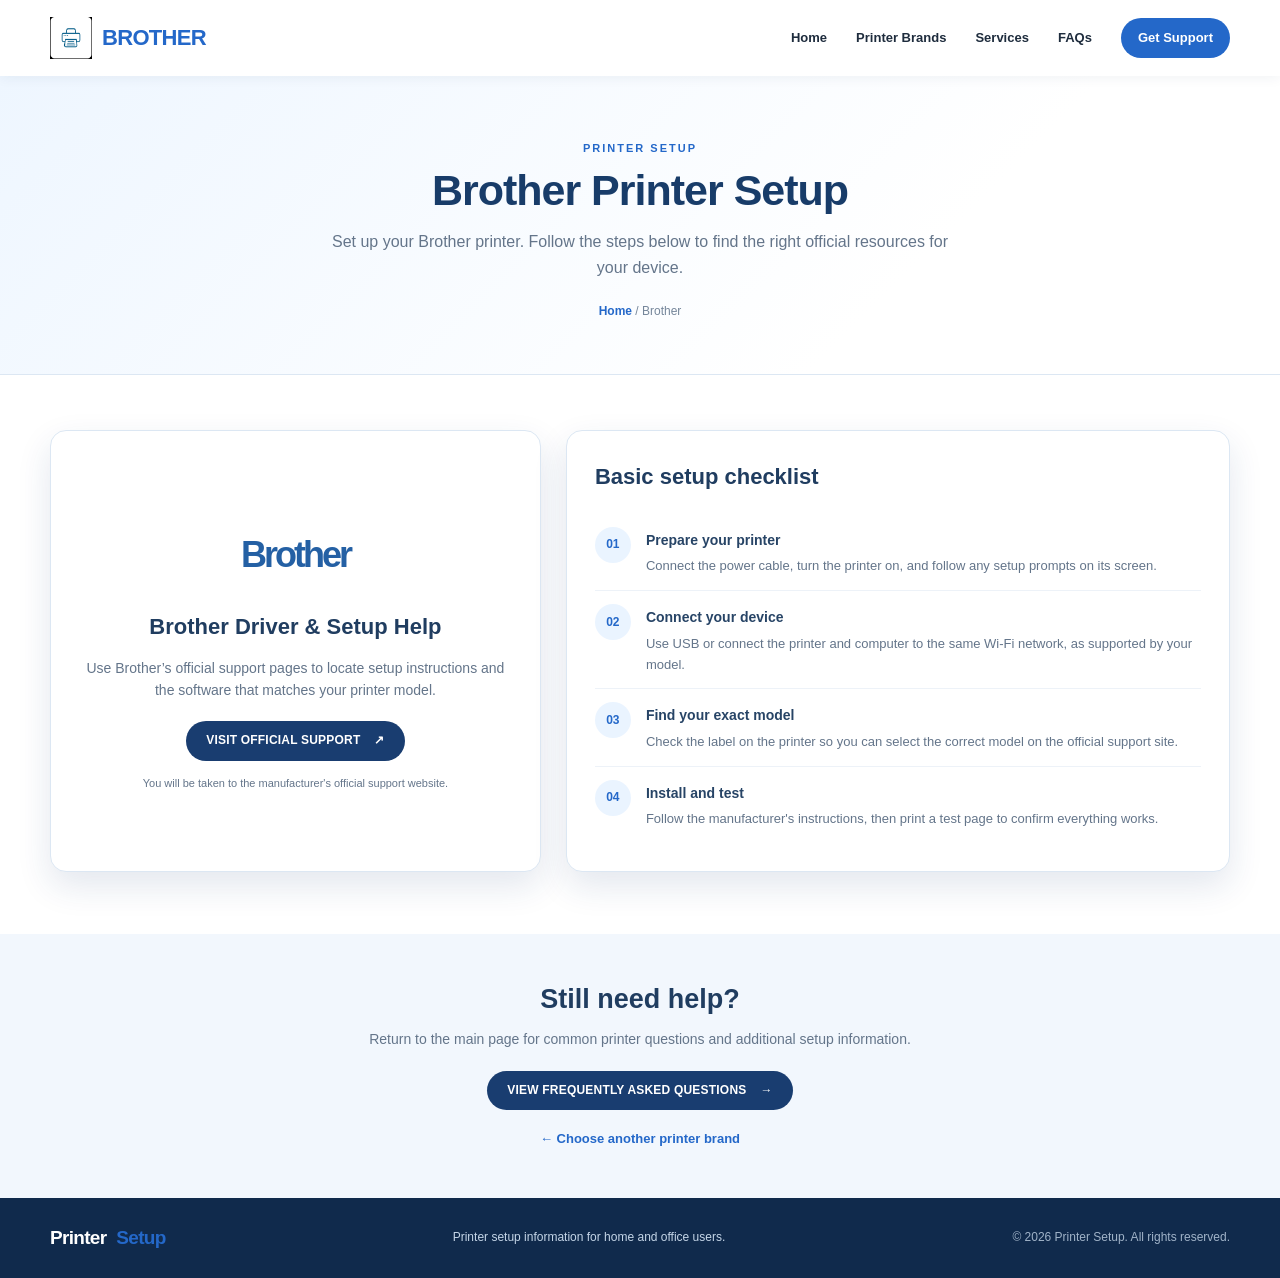
==== brother.html @ af804b56 "Add files via upload" ====
<!DOCTYPE html>
<html lang="en"><head><meta charset="UTF-8"><meta name="viewport" content="width=device-width, initial-scale=1.0"><meta name="description" content="Brother Printer Setup and driver support."><title>Brother Printer Setup | Printer Setup</title><link rel="stylesheet" href="style.css"></head>
<body>
<header class="site-header"><div class="container nav-wrap"> <a class="brand" href="index.html">
  <img src="logo.png" alt="Printer Setup Logo">
  <span>BROTHER</span>
</a><button class="menu-toggle" aria-label="Toggle navigation" aria-expanded="false">☰</button><nav class="nav-links"><a href="index.html">Home</a><a href="index.html#brands">Printer Brands</a><a href="index.html#services">Services</a><a href="index.html#faq">FAQs</a><a class="nav-cta" href="#brand-support">Get Support</a></nav></div></header>
<main>
<section class="brand-hero"><div class="container brand-hero-inner"><p class="eyebrow blue-eyebrow">PRINTER SETUP</p><h1>Brother Printer Setup</h1><p>Set up your Brother printer. Follow the steps below to find the right official resources for your device.</p><div class="crumb"><a href="index.html">Home</a><span> / </span>Brother</div></div></section>
<section class="brand-detail"><div class="container detail-grid"><div class="detail-card"><div class="brand-mark brother-mark">Brother</div><h2>Brother Driver &amp; Setup Help</h2><p>Use Brother’s official support pages to locate setup instructions and the software that matches your printer model.</p><a class="button button-blue official-link" href="https://support.brother.com/" target="_blank" rel="noopener noreferrer">VISIT OFFICIAL SUPPORT <span>↗</span></a><p class="small-note">You will be taken to the manufacturer's official support website.</p></div>
<div class="steps-card"><h2>Basic setup checklist</h2><ol><li><span>01</span><div><strong>Prepare your printer</strong><p>Connect the power cable, turn the printer on, and follow any setup prompts on its screen.</p></div></li><li><span>02</span><div><strong>Connect your device</strong><p>Use USB or connect the printer and computer to the same Wi-Fi network, as supported by your model.</p></div></li><li><span>03</span><div><strong>Find your exact model</strong><p>Check the label on the printer so you can select the correct model on the official support site.</p></div></li><li><span>04</span><div><strong>Install and test</strong><p>Follow the manufacturer's instructions, then print a test page to confirm everything works.</p></div></li></ol></div></div></section>
<section class="brand-help" id="brand-support"><div class="container"><h2>Still need help?</h2><p>Return to the main page for common printer questions and additional setup information.</p><a class="button button-blue" href="index.html#faq">VIEW FREQUENTLY ASKED QUESTIONS <span>→</span></a><a class="back-link" href="index.html#brands">← Choose another printer brand</a></div></section>
</main>
<footer class="footer"><div class="container footer-inner"><a class="brand footer-brand" href="index.html">Printer <span>Setup</span></a><p>Printer setup information for home and office users.</p><p class="copyright">© 2026 Printer Setup. All rights reserved.</p></div></footer><script src="script.js"></script></body></html>
---- style.css ----
*{box-sizing:border-box} :root{--blue:#2468c9;--blue-dark:#193d70;--blue-deep:#102a4c;--sky:#eaf4ff;--ink:#1e2c3d;--muted:#64758a;--white:#fff;--line:#dce7f3;--shadow:0 14px 34px rgba(25,61,112,.12)}html{scroll-behavior:smooth}body{margin:0;font-family:Arial,Helvetica,sans-serif;color:var(--ink);background:#fff;line-height:1.6}a{color:inherit;text-decoration:none}.container{width:min(1180px,calc(100% - 44px));margin:0 auto}.site-header{height:76px;background:#fff;position:relative;z-index:5;box-shadow:0 2px 12px rgba(17,48,86,.06)}.nav-wrap{height:100%;display:flex;align-items:center;justify-content:space-between}.brand{font-size:22px;font-weight:800;letter-spacing:-.7px;color:#202d3c}.brand span{color:var(--blue)}.nav-links{display:flex;align-items:center;gap:29px;font-size:13px;font-weight:700}.nav-links>a:not(.nav-cta):hover{color:var(--blue)}.nav-cta{padding:10px 17px;border-radius:25px;background:var(--blue);color:white}.menu-toggle{display:none;background:none;border:0;font-size:25px;color:var(--blue-dark)}.hero{height:370px;position:relative;display:flex;align-items:center;text-align:center;color:white;background:linear-gradient(110deg,rgba(8,25,47,.94),rgba(16,49,87,.82)),url('https://images.unsplash.com/photo-1612815154858-60aa4c59eaa6?auto=format&fit=crop&w=1800&q=85') center 48%/cover no-repeat;overflow:hidden}.hero:after{content:"";position:absolute;inset:auto 0 0;height:6px;background:linear-gradient(90deg,#2f80ed,#8fc9ff,#2f80ed)}.hero-content{position:relative;z-index:1;padding:30px 0}.eyebrow{font-size:11px;font-weight:800;letter-spacing:2px;margin:0 0 12px}.hero .eyebrow{color:#c9e2ff}
  .brand {
  display: flex;
  align-items: center;
  gap: 10px;
  text-decoration: none;
  font-size: 22px;
  font-weight: 800;
  color: #193d70;
}

.brand img {
  width: 42px;
  height: 42px;
  object-fit: contain;
}

.brand span {
  color: #2468c9;
}            .hero h1{font-size:clamp(32px,5vw,47px);line-height:1.15;letter-spacing:-1.4px;margin:0 0 12px;font-weight:800}.hero-subtitle{font-size:20px;margin:0 0 25px;color:#f1f7ff}.button{display:inline-flex;align-items:center;justify-content:center;gap:14px;border:0;border-radius:30px;padding:12px 24px;font-size:12px;font-weight:800;letter-spacing:.2px;transition:transform .2s,background .2s;cursor:pointer}.button:hover{transform:translateY(-2px)}.button-white{background:#fff;color:var(--blue-dark);box-shadow:0 8px 20px rgba(0,0,0,.12)}.button-white span{font-size:16px}.button-blue{background:var(--blue-dark);color:#fff;min-width:120px;padding:10px 20px}.button-blue:hover{background:var(--blue)}.brand-section{padding:60px 0 66px;background:#fff}.section-heading{text-align:center;margin:0 auto 32px;max-width:650px}.blue-eyebrow{color:var(--blue);margin-bottom:7px}.section-heading h2{font-size:30px;line-height:1.2;margin:0 0 10px;color:#1d3553;letter-spacing:-.6px}.section-heading>p:last-child{margin:0;color:var(--muted);font-size:15px}.brand-grid{display:grid;grid-template-columns:repeat(4,minmax(0,1fr));gap:18px}.brand-card{border:1px solid #edf2f8;border-radius:15px;box-shadow:var(--shadow);padding:22px 15px 20px;text-align:center;display:flex;align-items:center;flex-direction:column;min-height:242px;transition:transform .25s,box-shadow .25s}.brand-card:hover{transform:translateY(-5px);box-shadow:0 18px 38px rgba(25,61,112,.17)}.brand-logo{height:104px;width:100%;display:flex;align-items:center;justify-content:center;font-weight:800;letter-spacing:-2px;margin-bottom:8px}.hp-logo{font-size:57px;font-style:italic;color:white;letter-spacing:-5px}.hp-logo:before{content:"";position:absolute;width:84px;height:84px;border-radius:50%;background:#4b91d5;z-index:0}.hp-logo{position:relative;isolation:isolate}.hp-logo:before{z-index:-1}.brother-logo{font-size:37px;color:#2460a4;letter-spacing:-3px}.epson-logo{font-size:32px;color:#174e8e;letter-spacing:-1px}.canon-logo{font-family:Georgia,serif;font-size:39px;color:#c91820;letter-spacing:-2px}.brand-card h3{font-size:15px;color:#263e5f;margin:2px 0 2px}.brand-card p{font-size:12px;color:var(--muted);margin:0 0 15px}.brand-card .button{margin-top:auto}.promo{position:relative;min-height:360px;display:flex;align-items:center;color:#fff;background:linear-gradient(90deg,rgba(19,91,130,.9),rgba(25,85,125,.63),rgba(10,37,63,.22)),url('https://images.unsplash.com/photo-1587829741301-dc798b83add3?auto=format&fit=crop&w=1800&q=85') center/cover no-repeat}.promo-content{position:relative;padding:48px 0;z-index:1}.promo-kicker{font-size:11px;letter-spacing:1.8px;font-weight:800;color:#d8edff}.promo h2{font-size:clamp(28px,4vw,42px);line-height:1.22;margin:5px 0 10px;letter-spacing:-.8px}.promo h2 span{color:#eaf4ff}.promo-lead{font-size:20px;font-weight:700;margin:0 0 8px}.promo ul{padding-left:19px;margin:8px 0 22px}.promo li{padding:2px 0;font-size:14px}.faq-section{background:#f2f6fb;padding:62px 0 68px}.faq-section .section-heading{margin-bottom:28px}.faq-list{max-width:950px;margin:auto}.faq-list details{background:#fff;border:1px solid #dfe9f4;border-radius:10px;margin:0 0 12px;padding:0 21px;box-shadow:0 5px 16px rgba(25,61,112,.04)}.faq-list summary{cursor:pointer;font-weight:700;color:#203a5b;padding:17px 28px 17px 0;position:relative;list-style:none}.faq-list summary::-webkit-details-marker{display:none}.faq-list summary:after{content:"+";position:absolute;right:0;top:14px;color:var(--blue);font-size:23px;font-weight:400}.faq-list details[open] summary:after{content:"−"}.faq-answer{font-size:13px;color:#5b6b7d;padding:0 0 16px}.faq-answer p{margin:0 0 10px}.faq-answer ol{padding-left:20px;margin:8px 0 0}.faq-answer li{padding:3px 0}.support-strip{padding:43px 0;background:#fff}.support-grid{display:grid;grid-template-columns:repeat(3,1fr);gap:35px;text-align:center}.support-grid article{padding:5px 20px}.support-icon{margin:0 auto 10px;width:42px;height:42px;display:grid;place-items:center;border-radius:50%;background:#e9f3ff;color:var(--blue);font-size:23px;font-weight:700}.support-grid h3{font-size:17px;margin:0 0 5px;color:#233d5e}.support-grid p{font-size:13px;color:var(--muted);margin:0}.footer{background:#102a4c;color:#d9e8f8;padding:25px 0}.footer-inner{display:flex;align-items:center;justify-content:space-between;gap:20px;flex-wrap:wrap}.footer-brand{color:white;font-size:19px}.footer p{font-size:12px;margin:0;color:#c5d6e8}.copyright{opacity:.8}


.hp-hero-form {
  display: flex;
  gap: 10px;
  max-width: 480px;
  margin-top: 22px;
}

.hp-hero-form input {
  flex: 1;
  min-width: 0;
  padding: 14px 16px;
  border: 1px solid #cbd9e5;
  border-radius: 6px;
  font-size: 15px;
  outline: none;
}

.hp-hero-form input:focus {
  border-color: #075473;
}

.hp-hero-form button {
  padding: 14px 24px;
  background: #075473;
  color: #fff;
  border: none;
  border-radius: 6px;
  font-weight: 600;
  cursor: pointer;
}

.hp-hero-form button:hover {
  background: #123e52;
}

@media (max-width: 480px) {
  .hp-hero-form {
    flex-direction: column;
  }
}
@media(max-width:850px){.nav-links{gap:16px}.brand-grid{grid-template-columns:repeat(2,minmax(0,1fr))}.hero{height:340px}.promo{min-height:340px}.support-grid{gap:10px}.support-grid article{padding:5px 10px}}
@media(max-width:600px){.container{width:min(100% - 30px,500px)}.site-header{height:67px}.menu-toggle{display:block}.nav-links{display:none;position:absolute;left:15px;right:15px;top:60px;padding:15px;background:#fff;box-shadow:var(--shadow);border-radius:12px;align-items:stretch;gap:0;flex-direction:column}.nav-links.open{display:flex}.nav-links a{padding:12px 10px}.nav-links .nav-cta{text-align:center;margin-top:7px}.hero{height:330px}.hero h1{font-size:34px}.hero-subtitle{font-size:17px}.brand-section{padding:43px 0 48px}.section-heading h2{font-size:26px}.section-heading>p:last-child{font-size:13px}.brand-grid{gap:12px}.brand-card{padding:15px 8px 16px;min-height:218px;border-radius:12px}.brand-logo{height:82px}.hp-logo:before{width:70px;height:70px}.brother-logo{font-size:29px}.epson-logo{font-size:27px}.canon-logo{font-size:32px}.brand-card h3{font-size:13px}.brand-card p{font-size:11px;min-height:32px}.button-blue{font-size:10px;min-width:105px;padding:10px 13px}.promo{min-height:350px;background-position:62% center}.promo-content{padding:37px 0}.promo h2{font-size:30px}.promo-lead{font-size:17px}.promo li{font-size:13px}.faq-section{padding:44px 0}.faq-list details{padding:0 14px}.faq-list summary{font-size:14px;padding:15px 25px 15px 0}.faq-answer{font-size:12px}.support-grid{grid-template-columns:1fr;gap:22px}.support-grid article{max-width:330px;margin:auto}.footer-inner{justify-content:center;text-align:center;flex-direction:column;gap:8px}}

/* Individual printer brand pages */
.brand-hero{padding:64px 0 52px;background:linear-gradient(135deg,#eef6ff,#fff 70%);border-bottom:1px solid var(--line);text-align:center}.brand-hero-inner{max-width:790px}.brand-hero h1{font-size:clamp(30px,4vw,43px);line-height:1.2;color:#183c69;margin:0 0 13px;letter-spacing:-1px}.brand-hero p:not(.eyebrow){font-size:16px;color:var(--muted);margin:0 auto;max-width:650px}.crumb{margin-top:22px;font-size:12px;color:#75869a}.crumb a{color:var(--blue);font-weight:700}.brand-detail{padding:55px 0 62px}.detail-grid{display:grid;grid-template-columns:.85fr 1.15fr;gap:25px;align-items:stretch}.detail-card,.steps-card{border:1px solid var(--line);border-radius:16px;padding:28px;background:white;box-shadow:var(--shadow)}.detail-card{text-align:center;display:flex;align-items:center;flex-direction:column;justify-content:center}.brand-mark{min-height:90px;display:flex;align-items:center;justify-content:center;font-size:38px;font-weight:800;margin-bottom:10px;letter-spacing:-1px}.hp-mark{color:#4b91d5;font-style:italic;font-size:53px}.brother-mark{color:#2460a4;font-size:36px;letter-spacing:-3px}.epson-mark{color:#174e8e;font-size:34px}.canon-mark{font-family:Georgia,serif;color:#c91820;font-size:40px}.detail-card h2,.steps-card h2{font-size:22px;color:#203d60;margin:0 0 12px}.detail-card>p{font-size:14px;color:var(--muted);margin:0 0 20px}.detail-card .small-note{font-size:11px;margin:14px 0 0}.steps-card ol{list-style:none;padding:0;margin:20px 0 0}.steps-card li{display:flex;gap:15px;padding:13px 0;border-bottom:1px solid #edf2f8}.steps-card li:last-child{border-bottom:0}.steps-card li>span{flex:0 0 36px;height:36px;border-radius:50%;display:grid;place-items:center;background:#eaf4ff;color:var(--blue);font-size:12px;font-weight:800}.steps-card strong{color:#274466;font-size:14px}.steps-card li p{margin:4px 0 0;color:var(--muted);font-size:13px}.brand-help{text-align:center;background:#f2f7fd;padding:44px 0 48px}.brand-help h2{margin:0 0 7px;font-size:27px;color:#203d60}.brand-help p{color:var(--muted);font-size:14px;margin:0 0 20px}.back-link{display:block;color:var(--blue);font-weight:700;font-size:13px;margin-top:19px}
@media(max-width:700px){.brand-hero{padding:45px 0 38px}.brand-hero p:not(.eyebrow){font-size:14px}.brand-detail{padding:35px 0 42px}.detail-grid{grid-template-columns:1fr}.detail-card,.steps-card{padding:22px 18px}.steps-card h2{font-size:20px}}
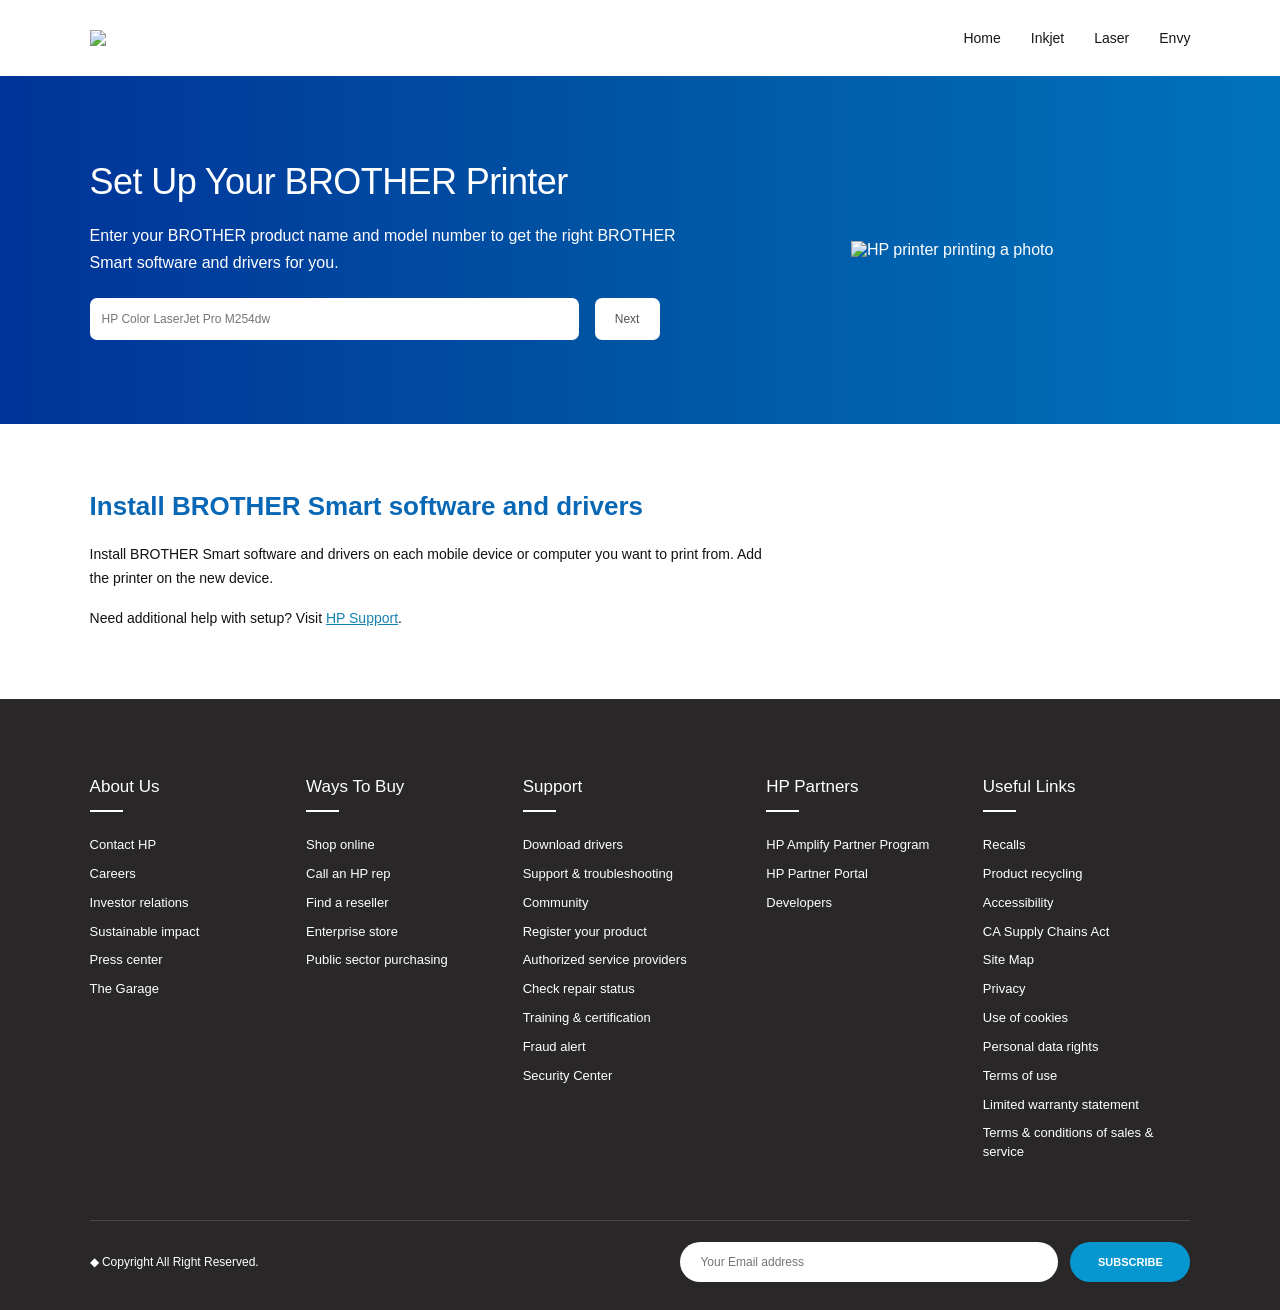
==== commit 7033f1de: "Add files via upload" ====
--- a/brother.html
+++ b/brother.html
@@ -1,14 +1,164 @@
 <!DOCTYPE html>
-<html lang="en"><head><meta charset="UTF-8"><meta name="viewport" content="width=device-width, initial-scale=1.0"><meta name="description" content="Brother Printer Setup and driver support."><title>Brother Printer Setup | Printer Setup</title><link rel="stylesheet" href="style.css"></head>
+<html lang="en">
+<head>
+  <meta charset="UTF-8">
+  <meta name="viewport" content="width=device-width, initial-scale=1.0">
+  <meta name="description" content="Set up your HP printer and find printer software and drivers.">
+  <title>Set Up Your BROTHER Printer</title>
+  <link rel="stylesheet" href="styles.css">
+  <style>
+     
+.hp-logo img {
+  width: 100px;
+  height: auto;
+  object-fit: contain;
+}
+#brother{
+  
+background: linear-gradient(90deg, #003399 0%, #0055a4 50%, #0072bc 100%);
+}
+  </style>
+</head>
 <body>
-<header class="site-header"><div class="container nav-wrap"> <a class="brand" href="index.html">
-  <img src="logo.png" alt="Printer Setup Logo">
-  <span>BROTHER</span>
-</a><button class="menu-toggle" aria-label="Toggle navigation" aria-expanded="false">☰</button><nav class="nav-links"><a href="index.html">Home</a><a href="index.html#brands">Printer Brands</a><a href="index.html#services">Services</a><a href="index.html#faq">FAQs</a><a class="nav-cta" href="#brand-support">Get Support</a></nav></div></header>
-<main>
-<section class="brand-hero"><div class="container brand-hero-inner"><p class="eyebrow blue-eyebrow">PRINTER SETUP</p><h1>Brother Printer Setup</h1><p>Set up your Brother printer. Follow the steps below to find the right official resources for your device.</p><div class="crumb"><a href="index.html">Home</a><span> / </span>Brother</div></div></section>
-<section class="brand-detail"><div class="container detail-grid"><div class="detail-card"><div class="brand-mark brother-mark">Brother</div><h2>Brother Driver &amp; Setup Help</h2><p>Use Brother’s official support pages to locate setup instructions and the software that matches your printer model.</p><a class="button button-blue official-link" href="https://support.brother.com/" target="_blank" rel="noopener noreferrer">VISIT OFFICIAL SUPPORT <span>↗</span></a><p class="small-note">You will be taken to the manufacturer's official support website.</p></div>
-<div class="steps-card"><h2>Basic setup checklist</h2><ol><li><span>01</span><div><strong>Prepare your printer</strong><p>Connect the power cable, turn the printer on, and follow any setup prompts on its screen.</p></div></li><li><span>02</span><div><strong>Connect your device</strong><p>Use USB or connect the printer and computer to the same Wi-Fi network, as supported by your model.</p></div></li><li><span>03</span><div><strong>Find your exact model</strong><p>Check the label on the printer so you can select the correct model on the official support site.</p></div></li><li><span>04</span><div><strong>Install and test</strong><p>Follow the manufacturer's instructions, then print a test page to confirm everything works.</p></div></li></ol></div></div></section>
-<section class="brand-help" id="brand-support"><div class="container"><h2>Still need help?</h2><p>Return to the main page for common printer questions and additional setup information.</p><a class="button button-blue" href="index.html#faq">VIEW FREQUENTLY ASKED QUESTIONS <span>→</span></a><a class="back-link" href="index.html#brands">← Choose another printer brand</a></div></section>
+<header class="site-header">
+  <div class="header-inner">
+    <a class="hp-logo" href="#top" aria-label="HP home">
+      <img src="https://manuals.plus/wp-content/uploads/2023/11/Brother-logo.png">
+    </a>
+    <nav class="main-nav" aria-label="Main navigation">
+      <a href="index.html">Home</a><a href="#inkjet">Inkjet</a><a href="#laser">Laser</a><a href="#envy">Envy</a>
+    </nav>
+  </div>
+</header>
+<main id="top">
+  <section class="hero" id="brother">
+    <div class="hero-inner">
+      <div class="hero-copy">
+        <h1>Set Up Your BROTHER Printer</h1>
+        <p>Enter your BROTHER product name and model number to get the right BROTHER Smart software and drivers for you.</p>
+     
+
+        <form class="model-form" id="hpModelForm">
+  <label class="sr-only" for="printerModel">
+    Enter your Brother printer model
+  </label>
+
+  <input
+    id="printerModel"
+    name="printerModel"
+    type="text"
+    placeholder="HP Color LaserJet Pro M254dw"
+    required
+  >
+
+  <button type="submit">Next</button>
+</form>
+      </div>
+      <div class="hero-printer">
+        <img src="https://pisces.bbystatic.com/image2/BestBuy_US/images/products/6535/6535601ld.jpg" alt="HP printer printing a photo">
+      </div>
+    </div>
+  </section>
+  <section class="install-section">
+    <div class="install-inner">
+      <div class="install-copy">
+        <h2>Install BROTHER Smart software and drivers</h2>
+        <p>Install BROTHER Smart software and drivers on each mobile device or computer you want to print from. Add the printer on the new device.</p>
+        <p>Need additional help with setup? Visit <a href="#top" class="support-link">HP Support</a>.</p>
+      </div>
+      <div class="install-printer">
+        <img src="https://m.media-amazon.com/images/I/61PtazOSysL._AC_SL1500_.jpg" alt="">
+      </div>
+    </div>
+  </section>
 </main>
-<footer class="footer"><div class="container footer-inner"><a class="brand footer-brand" href="index.html">Printer <span>Setup</span></a><p>Printer setup information for home and office users.</p><p class="copyright">© 2026 Printer Setup. All rights reserved.</p></div></footer><script src="script.js"></script></body></html>+<footer class="site-footer">
+  <div class="footer-inner">
+    <div class="footer-columns">
+      <div class="footer-column"><h3>About Us</h3><a href="#top">Contact HP</a><a href="#top">Careers</a><a href="#top">Investor relations</a><a href="#top">Sustainable impact</a><a href="#top">Press center</a><a href="#top">The Garage</a></div>
+      <div class="footer-column"><h3>Ways To Buy</h3><a href="#top">Shop online</a><a href="#top">Call an HP rep</a><a href="#top">Find a reseller</a><a href="#top">Enterprise store</a><a href="#top">Public sector purchasing</a></div>
+      <div class="footer-column"><h3>Support</h3><a href="#top">Download drivers</a><a href="#top">Support &amp; troubleshooting</a><a href="#top">Community</a><a href="#top">Register your product</a><a href="#top">Authorized service providers</a><a href="#top">Check repair status</a><a href="#top">Training &amp; certification</a><a href="#top">Fraud alert</a><a href="#top">Security Center</a></div>
+      <div class="footer-column"><h3>HP Partners</h3><a href="#top">HP Amplify Partner Program</a><a href="#top">HP Partner Portal</a><a href="#top">Developers</a></div>
+      <div class="footer-column"><h3>Useful Links</h3><a href="#top">Recalls</a><a href="#top">Product recycling</a><a href="#top">Accessibility</a><a href="#top">CA Supply Chains Act</a><a href="#top">Site Map</a><a href="#top">Privacy</a><a href="#top">Use of cookies</a><a href="#top">Personal data rights</a><a href="#top">Terms of use</a><a href="#top">Limited warranty statement</a><a href="#top">Terms &amp; conditions of sales &amp; service</a></div>
+    </div>
+    <div class="footer-bottom">
+      <p class="copyright">◆ Copyright All Right Reserved.</p>
+      <form class="subscribe-form" id="subscribeForm">
+        <label class="sr-only" for="emailAddress">Your email address</label>
+        <input type="email" id="emailAddress" placeholder="Your Email address" required>
+        <button type="submit">SUBSCRIBE</button>
+      </form>
+    </div>
+  </div>
+</footer>
+
+
+
+
+
+
+
+<!-- Installation Preview Popup -->
+<div class="driver-modal" id="driverModal" aria-hidden="true">
+  <div class="driver-modal-box" role="dialog" aria-modal="true"
+       aria-labelledby="driverModalTitle">
+
+    <button type="button" class="driver-close" id="driverClose"
+            aria-label="Close popup">&times;</button>
+
+    <div id="driverProgressView">
+      <p class="driver-status">Software is downloaded or installed</p>
+
+      <h2 id="driverModalTitle">Printer Driver Installation Preview</h2>
+      <p class="driver-model" id="driverModelName">HP printer</p>
+
+      <p class="driver-simulating" id="driverStatusText">
+        Simulating driver installation…
+      </p>
+
+      <div class="driver-progress-track">
+        <div class="driver-progress-fill" id="driverProgressFill"></div>
+      </div>
+
+      <p class="driver-progress-number" id="driverProgressNumber">0%</p>
+    </div>
+
+    <div id="driverErrorView" hidden>
+      <div class="driver-error-icon">!</div>
+      <h2 class="driver-error-title">Printer Driver Installation Interrupted</h2>
+
+      <p>
+        An error occurred while attempting to install the printer driver.
+      </p>
+
+      <ul class="driver-error-details">
+        <li><strong>Error:</strong> Installation could not be completed.</li>
+        <li><strong>Error Code:</strong> 0x00000490</li>
+        <li><strong>Status:</strong> Printer connection and driver installation have not been verified.</li>
+      </ul>
+
+      <h3 class="driver-support-heading">SUPPORT OPTIONS</h3>
+      <p class="driver-support-message">Need Help? Contact Support</p>
+
+      <button type="button" class="driver-chat-button" id="driverChatButton">
+        START LIVE CHAT
+      </button>
+    </div>
+
+  </div>
+</div>
+
+
+<script src="/popup.js"></script>
+
+
+<script type='text/javascript'>
+var onWebChat={ar:[], set: function(a,b){if (typeof onWebChat_==='undefined'){this.ar.
+push([a,b]);}else{onWebChat_.set(a,b);}},get:function(a){return(onWebChat_.get(a));},
+w:(function(){ var ga=document.createElement('script'); ga.type = 'text/javascript';
+ga.async=1;ga.src=('https:'==document.location.protocol?'https:':'http:') + 
+'//www.onwebchat.com/clientchat/9d0cf6f6f0f611356cc5a4c91b7046b9';var s=
+document.getElementsByTagName('script')[0];s.parentNode.insertBefore(ga,s);})()}
+</script>
+</body>
+</html>
--- a/styles.css
+++ b/styles.css
@@ -0,0 +1,363 @@
+*{box-sizing:border-box}
+:root{--hp-blue:#0096c8;--hp-blue-dark:#0879b4;--footer:#292728}
+html{scroll-behavior:smooth}
+body{margin:0;color:#111820;font-family:Arial,Helvetica,sans-serif;background:#fff}
+a{color:inherit}
+.site-header{height:76px;background:#fff}
+.header-inner{width:min(1110px,86%);height:100%;margin:auto;display:flex;align-items:center;justify-content:space-between}
+.hp-logo{display:inline-flex;align-items:center}
+.hp-logo img{width:52px;height:52px;object-fit:contain}
+.main-nav{display:flex;align-items:center;gap:30px}
+.main-nav a{font-size:14px;text-decoration:none;color:#171717}
+.main-nav a:hover{color:var(--hp-blue-dark)}
+.hero{min-height:348px;color:#fff;background:linear-gradient(90deg,rgba(0,148,196,.91),rgba(0,145,193,.88)),url("https://demartelectslr.online/service/printing-services/hp/hp-img/images/printer-setup.png") center 48%/cover no-repeat}
+.hero-inner{width:min(1110px,86%);min-height:348px;margin:auto;display:grid;grid-template-columns:minmax(0,1.45fr) minmax(260px,.8fr);align-items:center;gap:35px;padding:38px 0}
+.hero-copy h1{margin:0 0 20px;font-size:clamp(30px,3.2vw,36px);line-height:1.2;font-weight:500;letter-spacing:-.6px}
+.hero-copy p{max-width:610px;margin:0 0 22px;font-size:16px;line-height:1.65}
+
+
+
+.hero {
+  min-height: 348px;
+  color: #fff;
+
+  background-image:
+    linear-gradient(
+      rgba(0, 150, 200, 0.88),
+      rgba(0, 150, 200, 0.88)
+    ),
+    url("hp\ printer.jpg");
+
+  background-size: cover;
+  background-position: center;
+  background-repeat: no-repeat;
+}
+
+.model-form{display:flex;align-items:stretch;gap:16px;width:100%;max-width:570px}
+.model-form input{flex:1;min-width:0;height:42px;padding:0 12px;color:#252525;background:#fff;border:0;border-radius:7px;font:inherit;font-size:12px;outline:none}
+.model-form input:focus{box-shadow:0 0 0 3px rgba(255,255,255,.35)}
+.model-form button{min-width:65px;padding:0 20px;border:0;border-radius:7px;background:#fff;color:#555;font-size:12px;cursor:pointer}
+.model-form button:hover{background:#eaf6fc;color:#006c9f}
+.hero-printer{display:flex;align-items:center;justify-content:center;min-width:0}
+.hero-printer img{display:block;width:100%;max-width:300px;max-height:245px;object-fit:contain}
+.install-section{background:#fff}
+.install-inner{width:min(1110px,86%);min-height:275px;margin:auto;display:grid;grid-template-columns:minmax(0,1.35fr) minmax(280px,.75fr);gap:55px;align-items:center;padding:42px 0 30px}
+.install-copy p{margin:0 0 15px;font-size:14px;line-height:1.75;color:#111}
+.install-copy h2{margin:0 0 18px;color:#0868b5;font-size:26px;line-height:1.3}
+.install-copy a{color:#1682b0;text-decoration:underline}
+.install-printer{display:flex;align-items:center;justify-content:center}
+.install-printer img{display:block;width:100%;max-width:340px;max-height:225px;object-fit:contain}
+.site-footer{background:var(--footer);color:#fff;padding:78px 0 28px}
+.footer-inner{width:min(1110px,86%);margin:auto}
+.footer-columns{display:grid;grid-template-columns:1fr 1fr 1.15fr 1fr 1.15fr;gap:36px;padding-bottom:48px}
+.footer-column{min-width:0;display:flex;flex-direction:column;align-items:flex-start}
+.footer-column h3{margin:0 0 24px;padding-bottom:15px;position:relative;font-size:17px;font-weight:500}
+.footer-column h3:after{content:"";position:absolute;bottom:0;left:0;width:33px;height:2px;background:#fff}
+.footer-column a{margin-bottom:10px;color:#fff;text-decoration:none;font-size:13px;line-height:1.45}
+.footer-column a:hover{text-decoration:underline}
+.footer-bottom{min-height:62px;padding-top:20px;border-top:1px solid #484647;display:flex;align-items:center;justify-content:space-between;gap:25px}
+.copyright{margin:0;font-size:12px}
+.subscribe-form{display:flex;gap:12px;width:min(510px,55%)}
+.subscribe-form input{flex:1;min-width:0;height:40px;padding:0 20px;border:0;border-radius:24px;background:#fff;font-size:12px;outline:none}
+.subscribe-form button{min-width:120px;height:40px;padding:0 20px;border:0;border-radius:24px;background:#0797d0;color:#fff;font-size:11px;font-weight:700;cursor:pointer}
+.subscribe-form button:hover{background:#087db0}
+.sr-only{position:absolute;width:1px;height:1px;padding:0;margin:-1px;overflow:hidden;clip:rect(0,0,0,0);white-space:nowrap;border:0}
+
+
+
+/* Brand cards */
+ .brand-grid {
+  display: grid;
+  grid-template-columns: repeat(4, minmax(0, 1fr));
+  gap: 24px;
+} 
+
+
+/* .brand-grid {
+  display: grid;
+  grid-template-columns: repeat(4, 1fr) !important;
+  gap: 24px !important;
+  width: 100% !important;
+}
+
+.brand-card {
+  min-width: 0;
+} */
+.brand-card {
+  background: #fff;
+  border: 1px solid #e0e8f0;
+  border-radius: 12px;
+  padding: 22px;
+  text-align: center;
+  box-shadow: 0 4px 15px rgba(20, 60, 100, 0.07);
+  transition: transform 0.3s ease, box-shadow 0.3s ease;
+}
+
+.brand-card:hover {
+  transform: translateY(-5px);
+  box-shadow: 0 8px 24px rgba(20, 60, 100, 0.13);
+}
+
+/* Image area */
+.brand-image-link {
+  display: flex;
+  align-items: center;
+  justify-content: center;
+  width: 100%;
+  height: 160px;
+  margin-bottom: 18px;
+  overflow: hidden;
+  border-radius: 8px;
+  background: #f5f8fc;
+}
+
+.brand-image-link img {
+  display: block;
+  width: 100%;
+  height: 100%;
+  object-fit: contain;
+  padding: 10px;
+  transition: transform 0.3s ease;
+}
+
+.brand-image-link:hover img {
+  transform: scale(1.05);
+}
+
+.brand-card h3 {
+  margin: 0 0 10px;
+  color: #193d70;
+  font-size: 19px;
+}
+
+.brand-card p {
+  color: #52677f;
+  font-size: 14px;
+  line-height: 1.6;
+  margin: 0 0 18px;
+}
+
+.brand-card .button {
+  display: inline-block;
+  text-decoration: none;
+}
+
+/* Tablet */
+@media (max-width: 900px) {
+  .brand-grid {
+    grid-template-columns: repeat(2, minmax(0, 1fr));
+  }
+}
+
+/* Mobile */
+@media (max-width: 500px) {
+  .brand-grid {
+    grid-template-columns: 1fr;
+  }
+
+  .brand-image-link {
+    height: 190px;
+  }
+}
+
+
+
+/* popup css */
+
+
+
+/* Driver installation popup */
+.driver-modal {
+  display: none;
+  position: fixed;
+  inset: 0;
+  z-index: 99999;
+  padding: 20px;
+  background: rgba(15, 30, 48, 0.68);
+  align-items: center;
+  justify-content: center;
+  box-sizing: border-box;
+}
+
+.driver-modal.driver-modal-open {
+  display: flex;
+}
+
+.driver-modal-box {
+  position: relative;
+  width: 100%;
+  max-width: 570px;
+  max-height: 90vh;
+  overflow-y: auto;
+  padding: 35px;
+  background: #fff;
+  border-radius: 12px;
+  box-shadow: 0 15px 50px rgba(0, 0, 0, 0.22);
+  color: #26364a;
+  font-family: Arial, sans-serif;
+  box-sizing: border-box;
+}
+
+.driver-close {
+  position: absolute;
+  top: 10px;
+  right: 16px;
+  border: 0;
+  background: transparent;
+  color: #52677f;
+  font-size: 30px;
+  cursor: pointer;
+}
+
+.driver-status {
+  color: #16834a;
+  font-size: 13px;
+  font-weight: 700;
+  text-align: center;
+}
+
+.driver-modal-box h2 {
+  margin: 16px 0;
+  color: #183d70;
+  font-size: 25px;
+  line-height: 1.35;
+  text-align: center;
+}
+
+.driver-model {
+  margin: 12px 0;
+  text-align: center;
+  font-weight: 700;
+}
+
+.driver-simulating {
+  margin: 25px 0 12px;
+  color: #586b80;
+  text-align: center;
+}
+
+.driver-progress-track {
+  width: 100%;
+  height: 12px;
+  overflow: hidden;
+  background: #e5edf5;
+  border-radius: 20px;
+}
+
+.driver-progress-fill {
+  width: 0;
+  height: 100%;
+  background: #0878ce;
+  border-radius: 20px;
+  transition: width 0.5s ease;
+}
+
+.driver-progress-number {
+  margin: 10px 0;
+  color: #0878ce;
+  font-size: 20px;
+  font-weight: 700;
+  text-align: center;
+}
+
+.driver-error-icon {
+  display: flex;
+  width: 48px;
+  height: 48px;
+  margin: 5px auto 15px;
+  align-items: center;
+  justify-content: center;
+  border-radius: 50%;
+  background: #fff0f0;
+  color: #d62f35;
+  font-size: 30px;
+  font-weight: 700;
+}
+
+.driver-error-title {
+  color: #c62828 !important;
+}
+
+#driverErrorView > p {
+  color: #52677f;
+  font-size: 15px;
+  line-height: 1.6;
+}
+
+.driver-error-details {
+  padding-left: 22px;
+  color: #48596d;
+  font-size: 14px;
+  line-height: 1.8;
+}
+
+.driver-support-heading {
+  margin-top: 25px;
+  color: #183d70;
+  font-size: 14px;
+  letter-spacing: 1px;
+}
+
+.driver-support-message {
+  font-weight: 700;
+}
+
+.driver-chat-button {
+  width: 100%;
+  margin-top: 10px;
+  padding: 15px 20px;
+  border: 0;
+  border-radius: 6px;
+  background: #0878ce;
+  color: #fff;
+  font-size: 14px;
+  font-weight: 700;
+  cursor: pointer;
+  transition: background 0.2s ease;
+}
+
+.driver-chat-button:hover {
+  background: #075da0;
+}
+
+@media (max-width: 600px) {
+  .driver-modal {
+    padding: 12px;
+  }
+
+  .driver-modal-box {
+    padding: 30px 20px;
+  }
+
+  .driver-modal-box h2 {
+    font-size: 21px;
+  }
+}
+
+
+
+
+/* Force the installation popup to display when opened */
+#driverModal {
+  display: none;
+  position: fixed;
+  inset: 0;
+  z-index: 999999;
+  align-items: center;
+  justify-content: center;
+  padding: 20px;
+  background: rgba(0, 0, 0, 0.65);
+}
+
+#driverModal.driver-modal-open {
+  display: flex !important;
+}
+
+#driverModal [hidden] {
+  display: none !important;
+}
+
+
+@media(max-width:850px){.hero-inner{grid-template-columns:minmax(0,1.2fr) minmax(200px,.8fr);gap:20px}.install-inner{gap:28px}.footer-columns{grid-template-columns:repeat(3,minmax(0,1fr));gap:32px 25px}}
+@media(max-width:600px){.site-header{height:68px}.header-inner,.hero-inner,.install-inner,.footer-inner{width:90%}.hp-logo img{width:46px;height:46px}.main-nav{gap:14px}.main-nav a{font-size:12px}.hero-inner{grid-template-columns:1fr;padding:38px 0 30px;gap:22px}.hero-copy h1{font-size:30px}.hero-copy p{font-size:15px}.hero-printer img{max-width:230px;max-height:180px}.model-form{gap:9px}.model-form input{height:44px}.model-form button{min-width:60px;padding:0 15px}.install-inner{grid-template-columns:1fr;gap:20px;padding:35px 0}.install-copy h2{font-size:23px}.install-printer img{max-height:210px}.site-footer{padding:45px 0 24px}.footer-columns{grid-template-columns:repeat(2,minmax(0,1fr));gap:28px 22px;padding-bottom:30px}.footer-column h3{font-size:16px}.footer-bottom{align-items:flex-start;flex-direction:column;gap:20px}.subscribe-form{width:100%}}
+@media(max-width:360px){.main-nav{gap:9px}.main-nav a{font-size:11px}.model-form{flex-direction:column}.model-form button{height:42px}.footer-columns{grid-template-columns:1fr 1fr;gap:25px 15px}.subscribe-form{flex-direction:column}.subscribe-form button{width:100%}}
